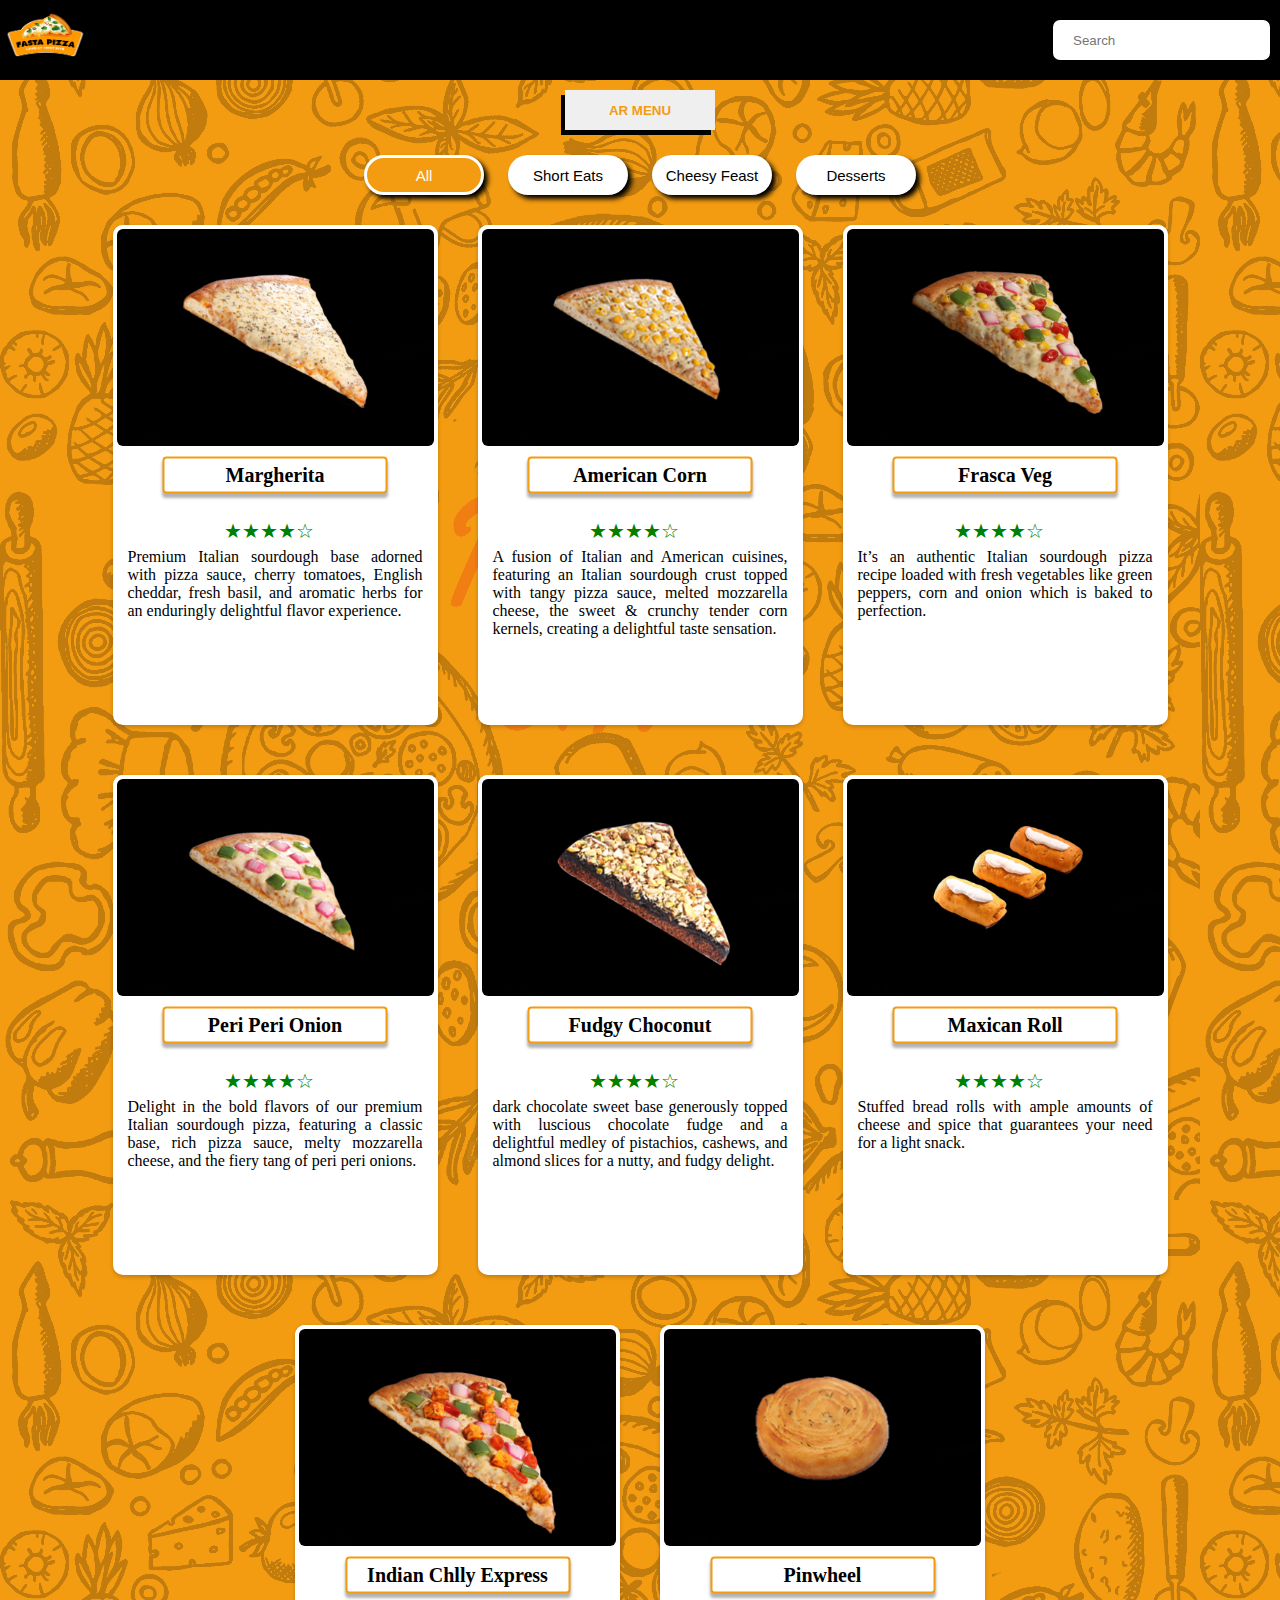
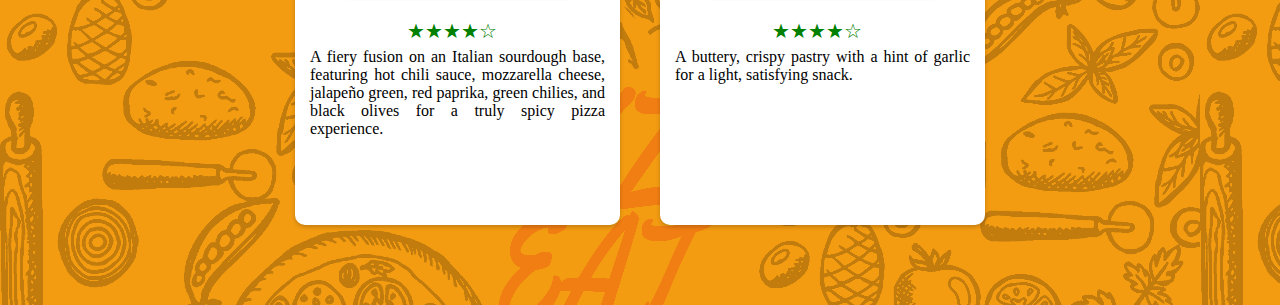
==== Menupage/index.html @ 0edadad9 "hello" ====
<!DOCTYPE html>
<html lang="en">
<head>
    <meta charset="UTF-8">
    <meta name="viewport" content="width=device-width, initial-scale=1.0">
    <title>AR Menu</title>

    <!-- Main Css -->
    <link rel="stylesheet" href="style.css">

    <!-- Boostrap 5 CSS -->
    <link href="https://cdn.jsdelivr.net/npm/bootstrap@5.0.2/dist/css/bootstrap.min.css" rel="stylesheet" integrity="sha384-EVSTQN3/azprG1Anm3QDgpJLIm9Nao0Yz1ztcQTwFspd3yD65VohhpuuCOmLASjC" crossorigin="anonymous">


</head>
<body class="bodyMenu">

    <!-- NavBar SATRT -->
    <nav>
        <div class="navBar">
                <img src="Img/logo/FASTA PIZZA LOGO - ORANGE.png" alt="fasta pizza">
                <input type="text" placeholder="Search" class="search">
                <button class="NavArBTN">AR Menu</button>
        </div>
    </nav>
    <!-- NavBar END -->

    <!-- Main Body START -->
    <div class="ArBtn">
        <button>AR MENU</button>
    </div>

    <!-- Filter Button START -->
    <div class="filterBtn-Box">
        <div class="btn-group">
            <button class="filterBtn btn-clicked" data-filter="all">All</button>
            <button class="filterBtn" data-filter="short eats">Short Eats</button>
            <button class="filterBtn" data-filter="cheesy feast">Cheesy Feast</button>
            <button class="filterBtn" data-filter="desserts">Desserts</button>
        </div>
    </div>
    <!-- Filter Button END -->

    <!-- Menu Card START -->
    <div class="menu-container">

        <div class="menuCard box" data-item="pizza">
            <div class="menuImg">
                <img src="Img/menu/Margherita.png" alt="">
                <img src="Img/Toppings/Margherita.png" alt="" class="topping">
            </div>
            <div class="cardContent">
                <h3>Margherita</h3>
                <div class="ratingBox">
                    <p class="startRating">&#x2605;&#x2605;&#x2605;&#x2605;&#9734;</p><span>&#9829;</span>
                </div>
                <p class="menuDis">Premium Italian sourdough base adorned with pizza sauce, cherry tomatoes, English cheddar, fresh basil, and aromatic herbs for an enduringly delightful flavor experience.</p>
                <a href=""><button>AR Menu</button></a>
            </div>
        </div>

        <div class="menuCard box" data-item="icecream">
            <div class="menuImg">
                <img src="Img/menu/American Corn.png" alt="">
                <img src="Img/Toppings/American Corn.png" alt="" class="topping">
            </div>
            <div class="cardContent">
                <h3>American Corn</h3>
                <div class="ratingBox">
                    <p class="startRating">&#x2605;&#x2605;&#x2605;&#x2605;&#9734;</p><span>&#9829;</span>
                </div>
                <p class="menuDis">A fusion of Italian and American cuisines, featuring an Italian sourdough crust topped with tangy pizza sauce, melted mozzarella cheese, the sweet & crunchy tender corn kernels, creating a delightful taste sensation.</p>
                <a href=""><button>AR Menu</button></a>
            </div>
        </div>

        <div class="menuCard box" data-item="pizza">
            <div class="menuImg">
                <img src="Img/menu/Frasca Veg.png" alt="">
                <img src="Img/Toppings/Frasca Veg.png" alt="" class="topping">
            </div>
            <div class="cardContent">
                <h3>Frasca Veg</h3>
                <div class="ratingBox">
                    <p class="startRating">&#x2605;&#x2605;&#x2605;&#x2605;&#9734;</p><span>&#9829;</span>
                </div>
                <p class="menuDis">It’s an authentic Italian sourdough pizza recipe loaded with fresh vegetables like green peppers, corn and onion which is baked to perfection.</p>
                <a href=""><button>AR Menu</button></a>
            </div>
        </div>

        <div class="menuCard box"  data-item="cheesy feast">
            <div class="menuImg">
                <img src="Img/menu/Peri Peri Onion.png" alt="">
                <img src="Img/Toppings/Peri Peri Onion.png" alt="" class="topping">
            </div>
            <div class="cardContent">
                <h3>Peri Peri Onion</h3>
                <div class="ratingBox">
                    <p class="startRating">&#x2605;&#x2605;&#x2605;&#x2605;&#9734;</p><span>&#9829;</span>
                </div>
                <p class="menuDis">Delight in the bold flavors of our premium Italian sourdough pizza, featuring a classic base, rich pizza sauce, melty mozzarella cheese, and the fiery tang of peri peri onions.</p>
                <a href=""><button>AR Menu</button></a>
            </div>
        </div>

        <div class="menuCard box" data-item="desserts">
            <div class="menuImg">
                <img src="Img/menu/Fudgy Choconut.png" alt="">
                <img src="Img/Toppings/Fudgy Choconut.png" alt="" class="topping">
            </div>
            <div class="cardContent">
                <h3>Fudgy Choconut</h3>
                <div class="ratingBox">
                    <p class="startRating">&#x2605;&#x2605;&#x2605;&#x2605;&#9734;</p><span>&#9829;</span>
                </div>
                <p class="menuDis"> dark chocolate sweet base generously topped with luscious chocolate fudge and a delightful medley of pistachios, cashews, and almond slices for a nutty, and fudgy delight.</p>
                <a href=""><button>AR Menu</button></a>
            </div>
        </div>

        <div class="menuCard box" data-item="short eats">
                <img src="Img/menu/Mexican Roll.png" alt="">
            <div class="cardContent">
                <h3>Maxican Roll</h3>
                <div class="ratingBox">
                    <p class="startRating">&#x2605;&#x2605;&#x2605;&#x2605;&#9734;</p><span>&#9829;</span>
                </div>
                <p class="menuDis">Stuffed bread rolls with ample amounts of cheese and spice that guarantees your need for a light snack.</p>
                <a href=""><button>AR Menu</button></a>
            </div>
        </div>

        <div class="menuCard box" data-item="pizza">
            <div class="menuImg">
                <img src="Img/menu/Indian Chlly Express.png" alt="">
                <img src="Img/Toppings/Indian Chilly Express.png" alt="" class="topping">
            </div>
            <div class="cardContent">
                <h3>Indian Chlly Express</h3>
                <div class="ratingBox">
                    <p class="startRating">&#x2605;&#x2605;&#x2605;&#x2605;&#9734;</p><span>&#9829;</span>
                </div>
                <p class="menuDis">A fiery fusion on an Italian sourdough base, featuring hot chili sauce, mozzarella cheese, jalapeño green, red paprika, green chilies, and black olives for a truly spicy pizza experience.</p>
                <a href=""><button>AR Menu</button></a>
            </div>
        </div>

        <div class="menuCard box" data-item="short eats">
            <img src="Img/menu/Pinwheel.png" alt="">
            <div class="cardContent">
                <h3>Pinwheel</h3>
                <div class="ratingBox">
                    <p class="startRating">&#x2605;&#x2605;&#x2605;&#x2605;&#9734;</p><span>&#9829;</span>
                </div>
                <p class="menuDis">A buttery, crispy pastry with a hint of garlic for a light, satisfying snack.</p>
                <a href=""><button>AR Menu</button></a>
            </div>
        </div>
    </div>
    <!-- Menu Card END -->

    <!-- Main Body START -->
    


    

    <!-- Boostrap 5 Js -->
    <script src="https://cdn.jsdelivr.net/npm/bootstrap@5.0.2/dist/js/bootstrap.bundle.min.js" integrity="sha384-MrcW6ZMFYlzcLA8Nl+NtUVF0sA7MsXsP1UyJoMp4YLEuNSfAP+JcXn/tWtIaxVXM" crossorigin="anonymous"></script>

    <!-- Fontawesome -->
    <script src="https://kit.fontawesome.com/99e1031307.js" crossorigin="anonymous"></script>

    <!-- Main JS -->
    <script src="main.js"></script>

</body>
</html>
---- Menupage/style.css ----
/* Default CSS */
*{
    margin: 0;
    padding: 0;
    box-sizing: border-box;
}

.bodyMenu {
    background-color: #f39c12;
    background-image: url(Img/Bg\ Vector.png);
    justify-content: center;
    overflow-x: hidden;
    padding-bottom: 50px;
}

/* NavBar START */
.navBar {
    display: flex;
    justify-content: space-between;
    align-items: center;
    width: 100%;
    background-color: black;
    margin-bottom: 10px;
}

.navBar img{
    width: 90px;
    height: 80px;
}

.navBar input {
    height: 40px;
    margin-right: 10px;
    padding: 20px;
    border-radius: 7px;
    outline: none;
    border: none;
}

.NavArBTN {
    display: none;
}

@media (max-width: 600px) {
    .navBar input {
        display: none;
    }

    .NavArBTN {
        display: block;
        border: none;
        margin-right: 15px;
        padding: 5px 10px;
        border-radius: 5px;
        font-size: 15px !important;
        text-align: center;
        background-color: #f39c12;
        color: white;
        font-weight: 500;
    }
}

/* NavBar END */

/* Main Body START */

.ArBtn {
    text-align: center;
}

.ArBtn button {
    width: 150px;
    height: 40px;
    border: none;
    color: #f39c12;
    font-weight: bold;
    box-shadow: -4px 5px black;
    transition: .5s;
    font-weight: bold;
}

.ArBtn button:hover {
    box-shadow: -5px 6px white;
    color: white;
    background-color: black;
}

@media (max-width: 600px) {
    .ArBtn {
        display: none;
    }
}

/* Fliter Button SATRT */

.filterBtn-Box{
    display: flex;
    justify-content: center;
    margin-top: 15px;
}

.filterBtn {
    width: 120px;
    height: 40px;
    border: none;
    font-size: 15px;
    background-color: white;
    color: black;
    cursor: pointer;
    transition: 0.3s;
    border-radius: 20px;
    margin: 10px;
    box-shadow: 4px 4px 5px black;
    transition: .7s;
}

.filterBtn:hover,
.btn-clicked 
{
    border: 3px solid white;
    background-color: #f39c12;
    color: white;
}

.filterBtn:hover {
    transform: scale(0.94);
}

@media (min-width: 426px) and (max-width: 600px) {
    .filterBtn {
        width: 100px;
    }
}

@media (max-width: 425px) {
    .filterBtn {
        width: 70px;
        font-size: 10px;
        margin: 3px;
    }
}

/* Fliter Button SATRT */

/* Product Cards START */

.menu-container {
    display: flex;
    justify-content: center;
    flex-wrap: wrap;
}

.menuCard {
    width: 325px;
    background-color: white;
    border-radius: 10px;
    box-shadow: 0 2px 4px rgba(0, 0, 0, 0.2);
    margin: 20px;
    margin-bottom: 30px;
    position: relative;
    min-height: 500px;
    transition: all .5s;
}


.menuCard:hover {
    transform: scale(1.05);
}
 
.menuImg {
    position: relative;
}

.menuCard img {
    width: 100%;
    height: auto;
    border: 4px solid white;
    border-radius: 10px;
    cursor: pointer;
    margin-bottom: 50px;
    transition: .5s;
}

.menuCard:hover img {
    margin-bottom: 15px;
}

.topping  {
    border: none !important;
    width: 300px !important;
    height: 300px !important;
    position: absolute;
    left: 20px;
    top: -30px;
    transform: scale(0);
    transition: .8s !important;
}

.menuCard:hover .topping {
    transform: scale(1);
}

.cardContent {
    padding: 15px;
}

.cardContent h3 {
    position: absolute;
    font-size: 20px;
    border: 2px solid #f39c12;
    border-radius: 4px;
    padding: 5px 20px;
    background-color: white;
    top: 50%;
    right: 50%;
    transform: translate(50%, -50%);
    box-shadow: 0 4px 3px rgba(0, 0, 0, 0.3);
    cursor: pointer;
    transition: .5s;
    width: 225px;
    text-align: center;
}

.menuCard:hover .cardContent h3 {
    top: 45%;
}

.ratingBox {
    display: flex;
    justify-content: center;
}

.startRating {
    font-size: 20px;
    margin: 0;
    color: green;
    margin-bottom: 5px;
    cursor: pointer;
    text-align: center;
}

.ratingBox span {
    font-size: 20px;
    transform: translateX(140px);
    opacity: 0;
    cursor: pointer;
    transition: .5s;
}

.ratingBox span:hover {
    color: red;
}

.menuCard:hover .ratingBox span {
    opacity: 1;
    transform: translateX(100px);
}

.menuDis {
    text-align: justify;
}

.cardContent button {
    width: 150px;
    height: 40px;
    border: none;
    background-color: #f39c12;
    color: white;
    font-weight: 600;
    border-radius: 30px;
    position: absolute;
    bottom: -40px;
    left: 85px;
    box-shadow: 0 5px 5px rgba(0, 0, 0, 0.5);
    transition: .5s;
    transform: translatey(20px);
    opacity: 0;
}

.cardContent button:hover {
    background-color: white;
    color: #f39c12;
    box-shadow: 0 0 5px rgba(0, 0, 0, 0.5);
}

.menuCard:hover .cardContent button {
    bottom: -20px;
    opacity: 1;
    transform: translateY(0);
}

@media (max-width: 600px) {
    .cardContent h3 {
        top: 45%;
    }
    .menuCard img {
        margin-bottom: 20px;
    }
    .cardContent button {
        bottom: -20px;
        opacity: 1;
        transform: translateY(0);
    }
    .ratingBox span {
        opacity: 1;
        transform: translateX(100px);
    }
}

/* Product Cards END */

/* Main Body END */
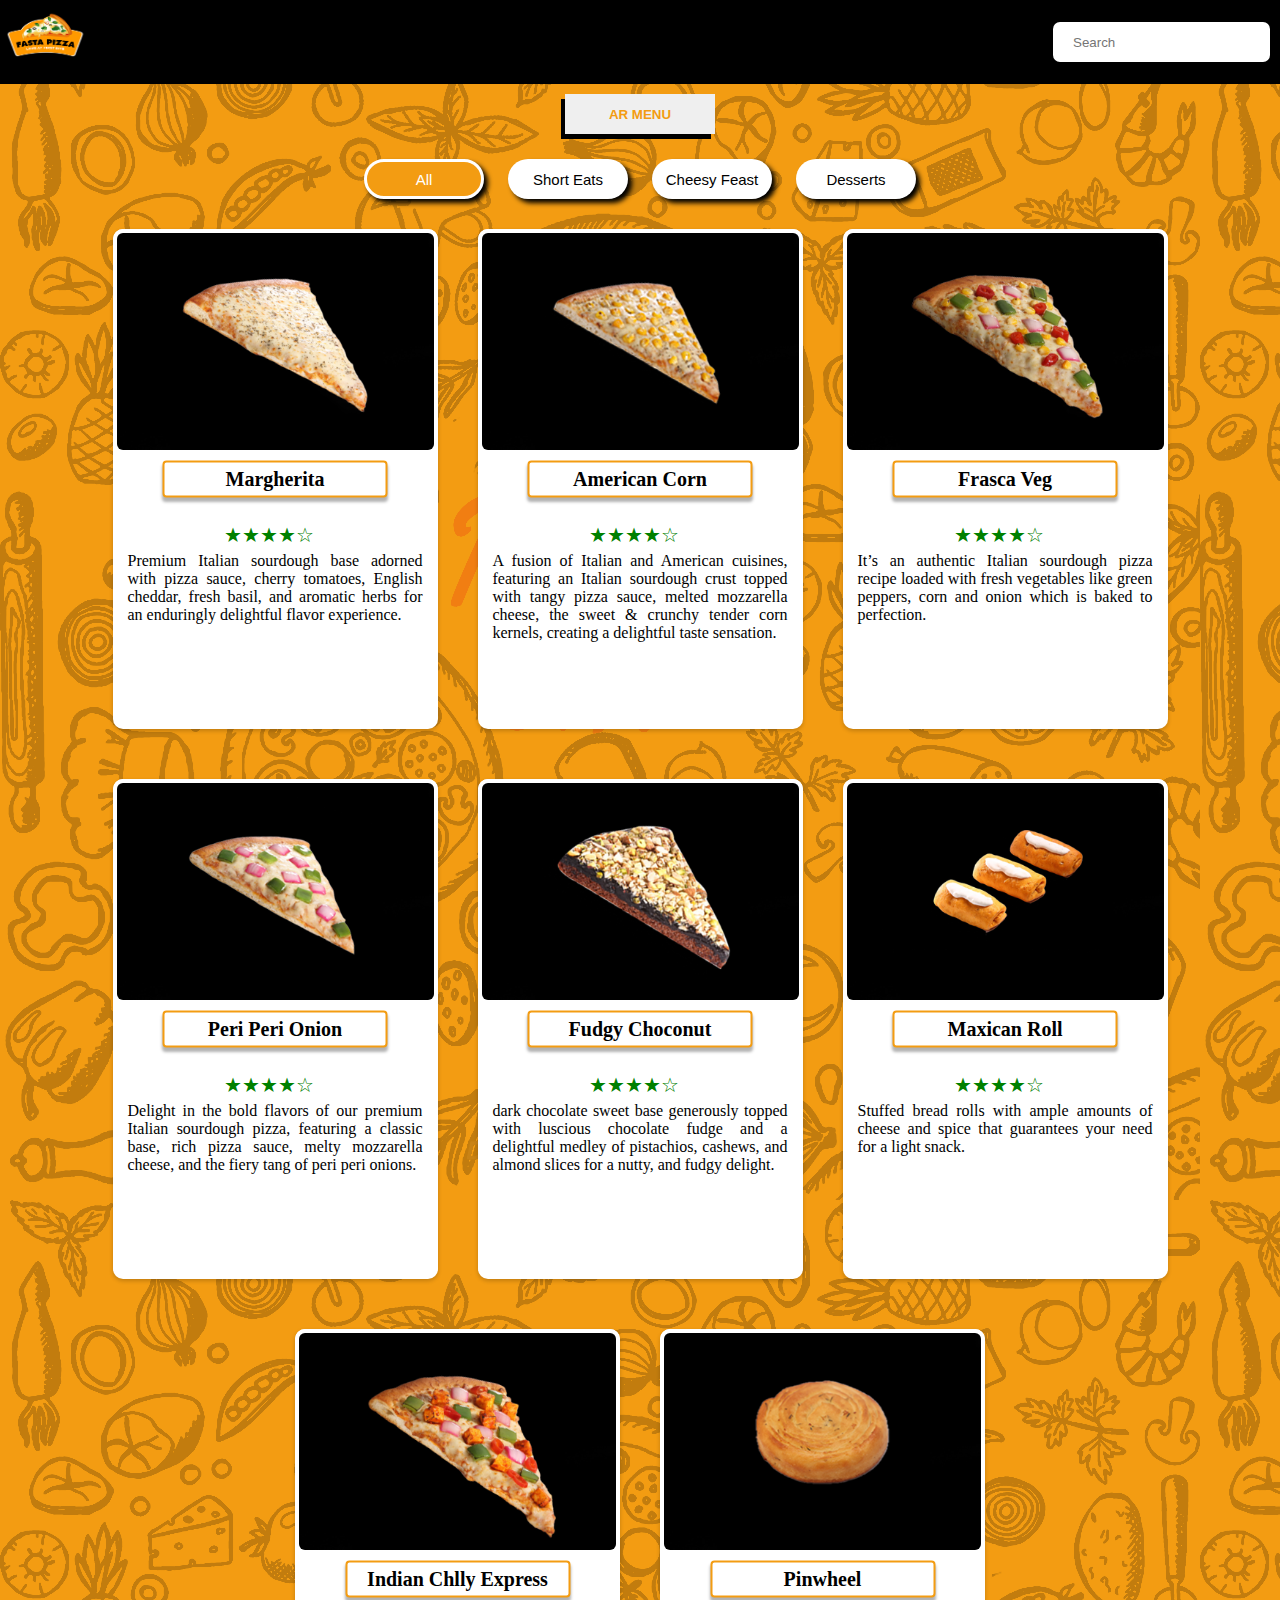
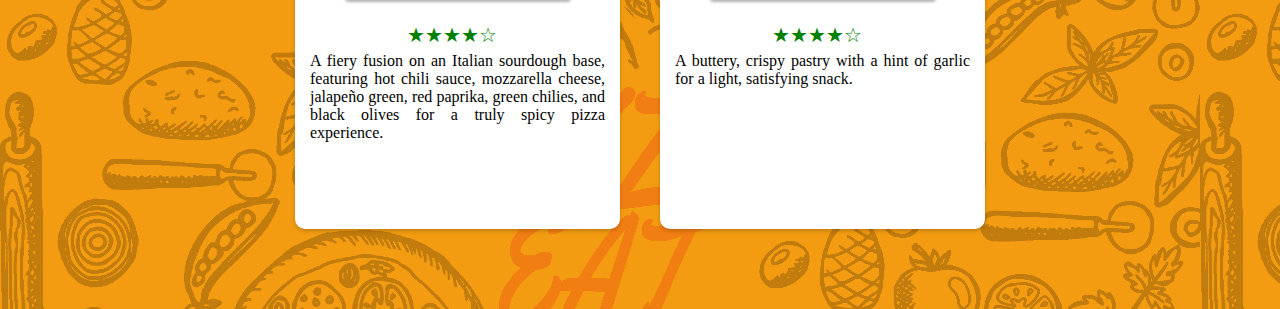
==== commit 86164531: "hello" ====
--- a/Menupage/index.html
+++ b/Menupage/index.html
@@ -18,7 +18,7 @@
     <!-- NavBar SATRT -->
     <nav>
         <div class="navBar">
-                <img src="Img/logo/FASTA PIZZA LOGO - ORANGE.png" alt="fasta pizza">
+                <a href="index.html"><img src="Img/logo/FASTA PIZZA LOGO - ORANGE.png" alt="fasta pizza"></a>
                 <input type="text" placeholder="Search" class="search">
                 <button class="NavArBTN">AR Menu</button>
         </div>
